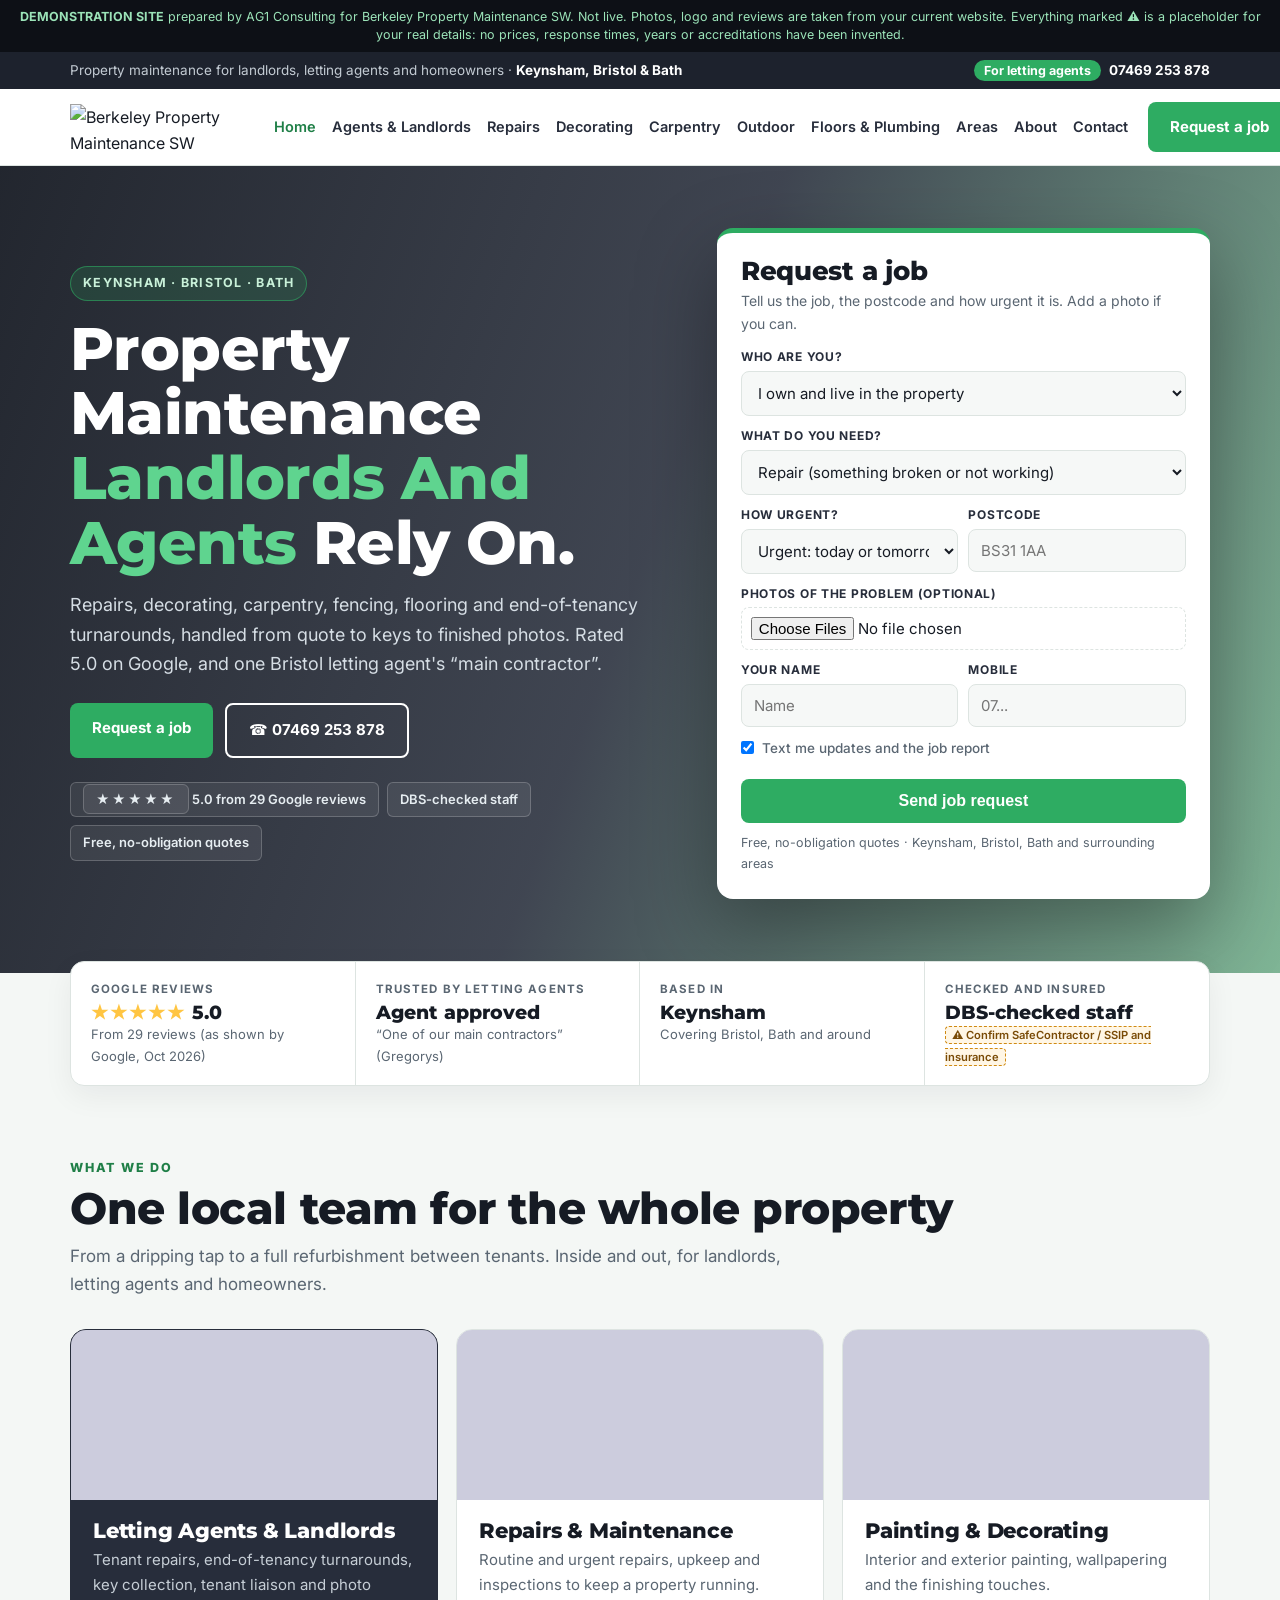
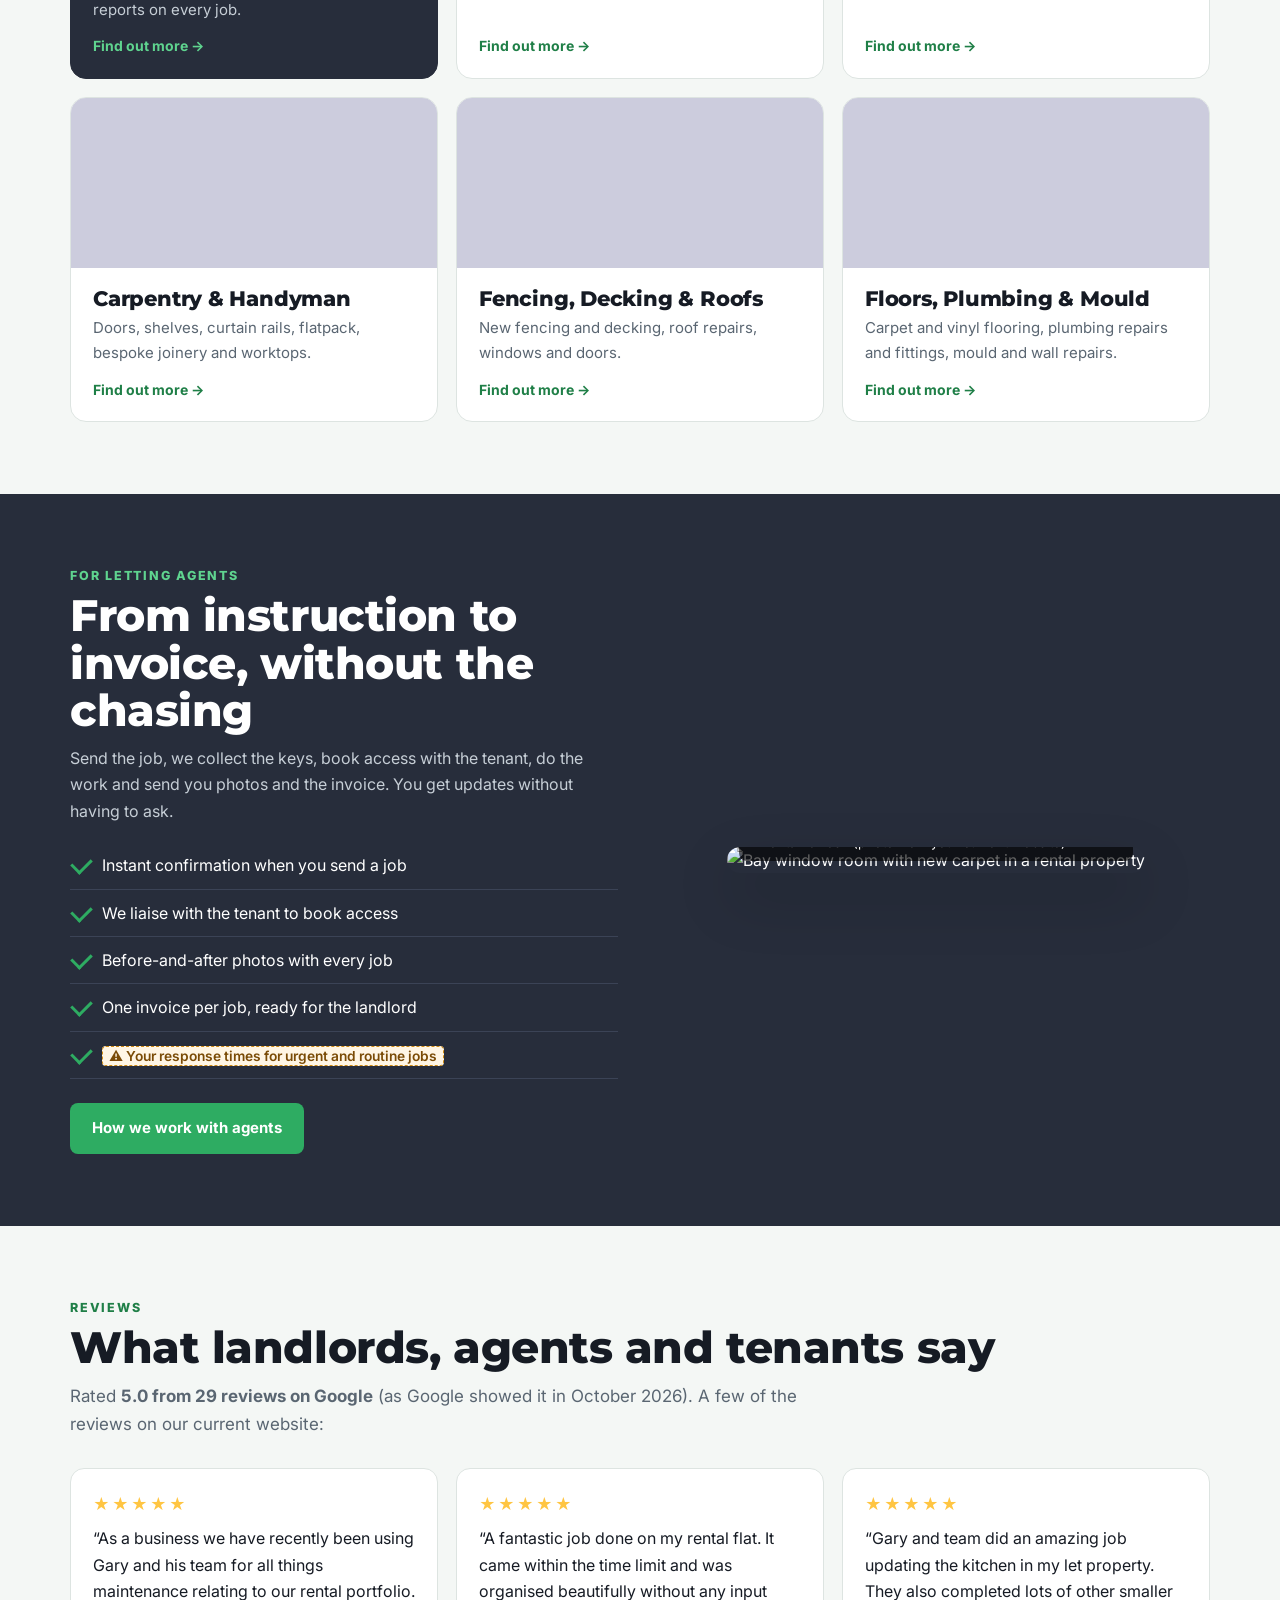
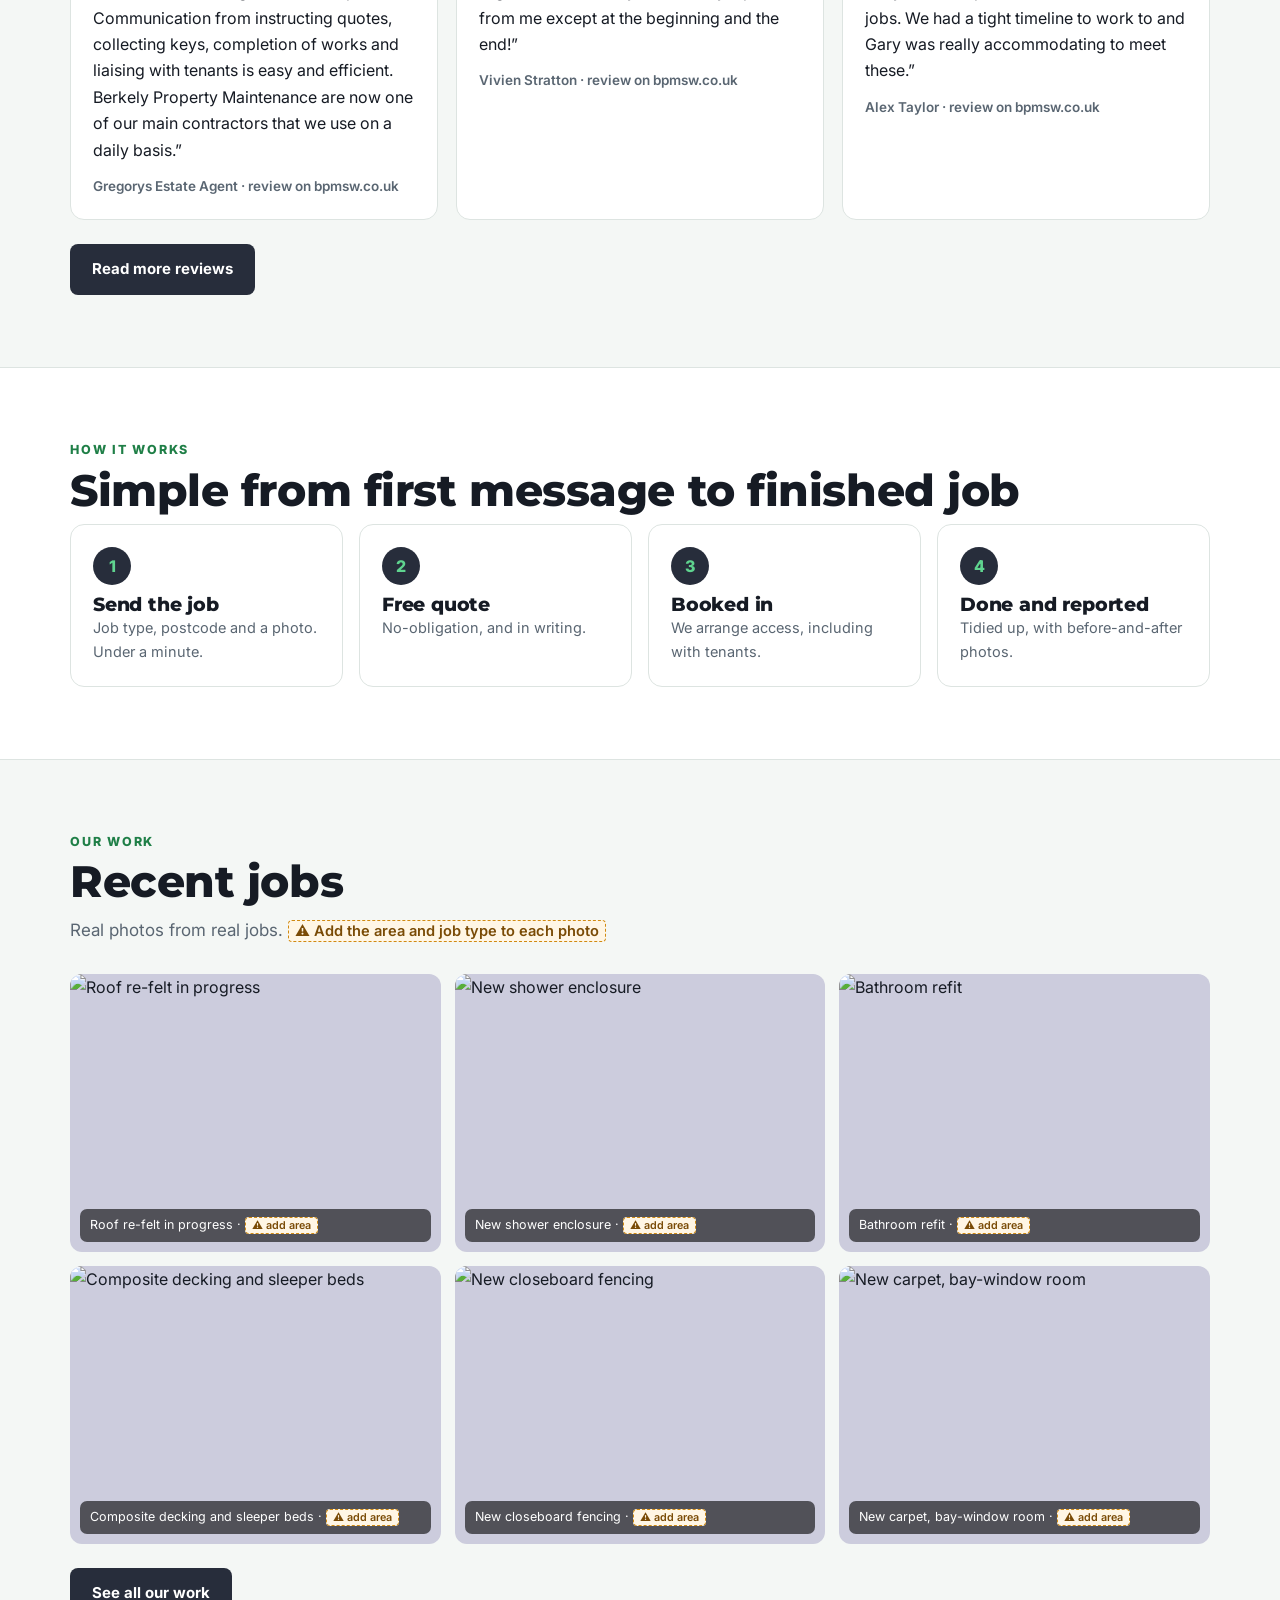
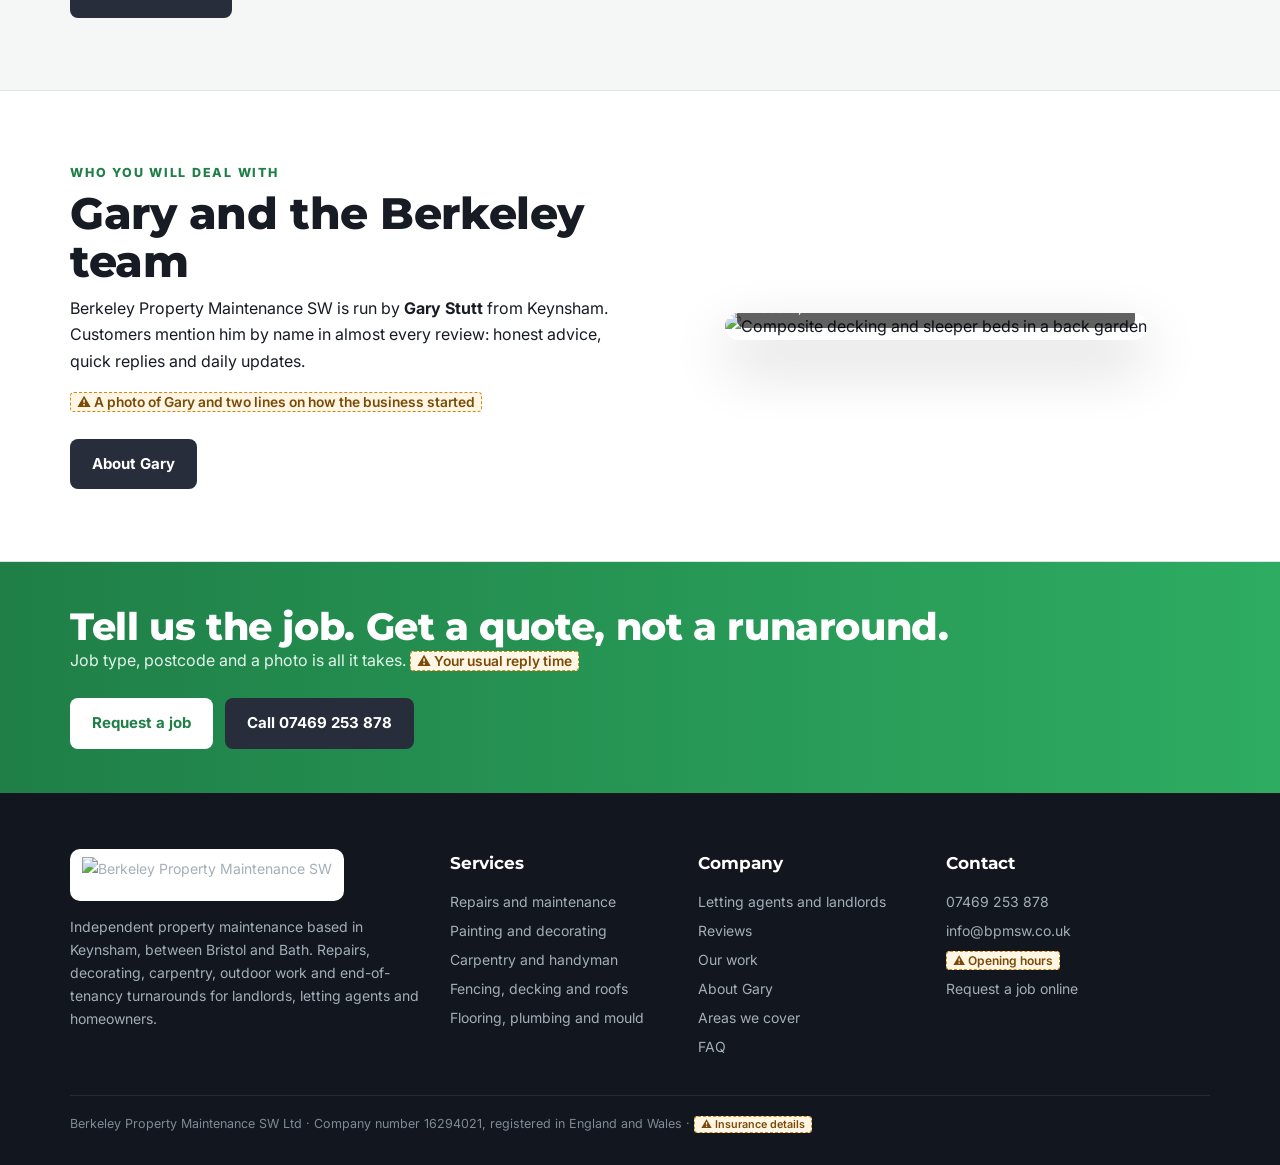
==== index.html @ 6b897560 "Build AG1 asset pack" ====
<!DOCTYPE html><html lang="en-GB"><head><meta charset="utf-8"><meta name="viewport" content="width=device-width,initial-scale=1">
<meta name="robots" content="noindex,nofollow"><title>Property Maintenance Keynsham, Bristol and Bath | Berkeley Property Maintenance SW</title><meta name="description" content="Property maintenance for landlords, letting agents and homeowners in Keynsham, Bristol and Bath. Rated 5.0 on Google.">
<link rel="preconnect" href="https://fonts.googleapis.com"><link href="https://fonts.googleapis.com/css2?family=Montserrat:wght@700;800&family=Inter:wght@400;500;600;700&display=swap" rel="stylesheet">
<link rel="stylesheet" href="styles.css">
<script type="application/ld+json">{"@context": "https://schema.org", "@type": "HomeAndConstructionBusiness", "name": "Berkeley Property Maintenance SW Ltd", "telephone": "+447469253878", "email": "info@bpmsw.co.uk", "url": "https://andrei170.github.io/berkeley-property-maintenance-demo/", "address": {"@type": "PostalAddress", "addressLocality": "Keynsham", "addressRegion": "Somerset", "addressCountry": "GB"}, "areaServed": ["Keynsham", "Bristol", "Bath"], "image": "https://www.bpmsw.co.uk/wp-content/uploads/Logo_Inline-PNG.png", "aggregateRating": {"@type": "AggregateRating", "ratingValue": "5.0", "reviewCount": "29"}}</script>
</head><body>
<div class="demo"><b>DEMONSTRATION SITE</b> prepared by AG1 Consulting for Berkeley Property Maintenance SW. Not live. Photos, logo and reviews are taken from your current website. Everything marked &#9888; is a placeholder for your real details: no prices, response times, years or accreditations have been invented.</div>
<div class="top"><div class="wrap"><span class="tl">Property maintenance for landlords, letting agents and homeowners &middot; <b>Keynsham, Bristol &amp; Bath</b></span><span><a class="em" href="landlords.html">For letting agents</a> &nbsp;<a href="tel:+447469253878"><b>07469 253 878</b></a></span></div></div>
<header class="site"><div class="wrap"><a class="logo" href="index.html"><img src="https://www.bpmsw.co.uk/wp-content/uploads/Logo_Inline-PNG.png" alt="Berkeley Property Maintenance SW" width="184" height="46"></a>
<nav class="main"><a href="index.html" class="on">Home</a><a href="landlords.html">Agents &amp; Landlords</a><a href="repairs.html">Repairs</a><a href="painting.html">Decorating</a><a href="carpentry.html">Carpentry</a><a href="outdoor.html">Outdoor</a><a href="interiors.html">Floors &amp; Plumbing</a><a href="areas.html">Areas</a><a href="about.html">About</a><a href="contact.html">Contact</a></nav><a class="btn" href="book.html">Request a job</a></div></header>
<section class="hero"><div class="wrap grid">
<div><span class="kicker">Keynsham &middot; Bristol &middot; Bath</span>
<h1>Property Maintenance <em>Landlords And Agents</em> Rely On.</h1>
<p class="lede">Repairs, decorating, carpentry, fencing, flooring and end-of-tenancy turnarounds, handled from quote to keys to finished photos. Rated 5.0 on Google, and one Bristol letting agent's &ldquo;main contractor&rdquo;.</p>
<div class="cta-row"><a class="btn" href="book.html">Request a job</a><a class="btn ghost" href="tel:+447469253878">&#9742; 07469 253 878</a></div>
<div class="chips"><span><span class="stars">&#9733;&#9733;&#9733;&#9733;&#9733;</span> 5.0 from 29 Google reviews</span><span>DBS-checked staff</span><span>Free, no-obligation quotes</span></div></div>
<div class="panel" id="book"><h3>Request a job</h3><div class="sub">Tell us the job, the postcode and how urgent it is. Add a photo if you can.</div><form class="f"><label>Who are you?</label><select><option>I own and live in the property</option><option>I am a landlord</option><option>I am a letting or estate agent</option><option>I manage a block or building</option></select><label>What do you need?</label><select><option>Repair (something broken or not working)</option><option>Urgent repair (leak, damage, security)</option><option>End of tenancy turnaround</option><option>Painting and decorating</option><option>Carpentry, doors or flatpack</option><option>Fencing, decking or roof repair</option><option>Flooring (carpet or vinyl)</option><option>Plumbing repair or fitting</option><option>Mould or wall repair</option><option>End of tenancy cleaning</option><option>Something else</option></select><div class="two"><div><label>How urgent?</label><select><option>Urgent: today or tomorrow</option><option>This week</option><option>Within a month</option><option>Planning ahead / quote only</option></select></div><div><label>Postcode</label><input placeholder="BS31 1AA"></div></div><label>Photos of the problem (optional)</label><input type="file" accept="image/*" multiple><div class="two"><div><label>Your name</label><input placeholder="Name"></div><div><label>Mobile</label><input type="tel" placeholder="07..."></div></div><label class="chk"><input type="checkbox" checked> Text me updates and the job report</label><button class="btn" type="submit">Send job request</button><div class="ok-msg">&#10004; Demo only: on the live site this lands in your CRM with the photos, the customer gets an instant text back, and the quote follow-up starts automatically.</div><div class="fine">Free, no-obligation quotes &middot; Keynsham, Bristol, Bath and surrounding areas</div></form></div>
</div></section><section style="padding:0"><div class="wrap"><div class="trust"><div><div class="k">Google reviews</div><div class="v"><span class="stars">&#9733;&#9733;&#9733;&#9733;&#9733;</span> 5.0</div><div class="s">From 29 reviews (as shown by Google, Oct 2026)</div></div><div><div class="k">Trusted by letting agents</div><div class="v">Agent approved</div><div class="s">&ldquo;One of our main contractors&rdquo; (Gregorys)</div></div><div><div class="k">Based in</div><div class="v">Keynsham</div><div class="s">Covering Bristol, Bath and around</div></div><div><div class="k">Checked and insured</div><div class="v">DBS-checked staff</div><div class="s"><span class="ph">&#9888; Confirm SafeContractor / SSIP and insurance</span></div></div></div></div></section>
<section class="s"><div class="wrap"><div class="eyebrow">What we do</div><h2 class="t">One local team for the whole property</h2>
<p class="st">From a dripping tap to a full refurbishment between tenants. Inside and out, for landlords, letting agents and homeowners.</p>
<div class="svc"><a class="sv lt" href="landlords.html"><div class="im" style="background-image:url('https://www.bpmsw.co.uk/wp-content/uploads/432271272_122131804676126052_8189913418816323954_n.jpg')"></div><div class="bd"><h3>Letting Agents &amp; Landlords</h3><p>Tenant repairs, end-of-tenancy turnarounds, key collection, tenant liaison and photo reports on every job.</p><div class="go">Find out more &rarr;</div></div></a><a class="sv " href="repairs.html"><div class="im" style="background-image:url('https://www.bpmsw.co.uk/wp-content/uploads/461071840_122165723078126052_7621390165336440781_n.jpg')"></div><div class="bd"><h3>Repairs &amp; Maintenance</h3><p>Routine and urgent repairs, upkeep and inspections to keep a property running.</p><div class="go">Find out more &rarr;</div></div></a><a class="sv " href="painting.html"><div class="im" style="background-image:url('https://www.bpmsw.co.uk/wp-content/uploads/6.jpg')"></div><div class="bd"><h3>Painting &amp; Decorating</h3><p>Interior and exterior painting, wallpapering and the finishing touches.</p><div class="go">Find out more &rarr;</div></div></a><a class="sv " href="carpentry.html"><div class="im" style="background-image:url('https://www.bpmsw.co.uk/wp-content/uploads/4.jpg')"></div><div class="bd"><h3>Carpentry &amp; Handyman</h3><p>Doors, shelves, curtain rails, flatpack, bespoke joinery and worktops.</p><div class="go">Find out more &rarr;</div></div></a><a class="sv " href="outdoor.html"><div class="im" style="background-image:url('https://www.bpmsw.co.uk/wp-content/uploads/461490698_122166842564126052_5379378046129083249_n.jpg')"></div><div class="bd"><h3>Fencing, Decking &amp; Roofs</h3><p>New fencing and decking, roof repairs, windows and doors.</p><div class="go">Find out more &rarr;</div></div></a><a class="sv " href="interiors.html"><div class="im" style="background-image:url('https://www.bpmsw.co.uk/wp-content/uploads/Untitled-3.jpg')"></div><div class="bd"><h3>Floors, Plumbing &amp; Mould</h3><p>Carpet and vinyl flooring, plumbing repairs and fittings, mould and wall repairs.</p><div class="go">Find out more &rarr;</div></div></a>
</div></div></section>

<section class="s dark"><div class="wrap split"><div><div class="eyebrow">For letting agents</div>
<h2 class="t">From instruction to invoice, without the chasing</h2>
<p>Send the job, we collect the keys, book access with the tenant, do the work and send you photos and the invoice. You get updates without having to ask.</p>
<ul class="ticks" style="margin-top:18px"><li>Instant confirmation when you send a job</li><li>We liaise with the tenant to book access</li><li>Before-and-after photos with every job</li><li>One invoice per job, ready for the landlord</li><li><span class="ph">&#9888; Your response times for urgent and routine jobs</span></li></ul>
<div class="cta-row"><a class="btn" href="landlords.html">How we work with agents</a></div></div>
<div class="photo"><img src="https://www.bpmsw.co.uk/wp-content/uploads/432271272_122131804676126052_8189913418816323954_n.jpg" alt="Bay window room with new carpet in a rental property" loading="lazy"><div class="cap">A rental refresh (photo from your current website)</div></div></div></section>

<section class="s"><div class="wrap"><div class="eyebrow">Reviews</div><h2 class="t">What landlords, agents and tenants say</h2>
<p class="st">Rated <b>5.0 from 29 reviews on Google</b> (as Google showed it in October 2026). A few of the reviews on our current website:</p><div class="revs"><div class="rv"><div class="stars">&#9733;&#9733;&#9733;&#9733;&#9733;</div><p>&ldquo;As a business we have recently been using Gary and his team for all things maintenance relating to our rental portfolio. Communication from instructing quotes, collecting keys, completion of works and liaising with tenants is easy and efficient. Berkely Property Maintenance are now one of our main contractors that we use on a daily basis.&rdquo;</p><div class="who">Gregorys Estate Agent &middot; review on bpmsw.co.uk</div></div><div class="rv"><div class="stars">&#9733;&#9733;&#9733;&#9733;&#9733;</div><p>&ldquo;A fantastic job done on my rental flat. It came within the time limit and was organised beautifully without any input from me except at the beginning and the end!&rdquo;</p><div class="who">Vivien Stratton &middot; review on bpmsw.co.uk</div></div><div class="rv"><div class="stars">&#9733;&#9733;&#9733;&#9733;&#9733;</div><p>&ldquo;Gary and team did an amazing job updating the kitchen in my let property. They also completed lots of other smaller jobs. We had a tight timeline to work to and Gary was really accommodating to meet these.&rdquo;</p><div class="who">Alex Taylor &middot; review on bpmsw.co.uk</div></div></div>
<div class="cta-row"><a class="btn dark" href="reviews.html">Read more reviews</a></div></div></section>

<section class="s alt"><div class="wrap"><div class="eyebrow">How it works</div><h2 class="t">Simple from first message to finished job</h2>
<div class="steps">
<div class="step"><h3>Send the job</h3><p>Job type, postcode and a photo. Under a minute.</p></div>
<div class="step"><h3>Free quote</h3><p>No-obligation, and in writing.</p></div>
<div class="step"><h3>Booked in</h3><p>We arrange access, including with tenants.</p></div>
<div class="step"><h3>Done and reported</h3><p>Tidied up, with before-and-after photos.</p></div>
</div></div></section>

<section class="s"><div class="wrap"><div class="eyebrow">Our work</div><h2 class="t">Recent jobs</h2>
<p class="st">Real photos from real jobs. <span class="ph">&#9888; Add the area and job type to each photo</span></p><div class="gal"><div class="gi"><img src="https://www.bpmsw.co.uk/wp-content/uploads/2.jpg" alt="Roof re-felt in progress" loading="lazy"><div class="cap">Roof re-felt in progress &middot; <span class="ph">&#9888; add area</span></div></div><div class="gi"><img src="https://www.bpmsw.co.uk/wp-content/uploads/4.jpg" alt="New shower enclosure" loading="lazy"><div class="cap">New shower enclosure &middot; <span class="ph">&#9888; add area</span></div></div><div class="gi"><img src="https://www.bpmsw.co.uk/wp-content/uploads/Untitled-3.jpg" alt="Bathroom refit" loading="lazy"><div class="cap">Bathroom refit &middot; <span class="ph">&#9888; add area</span></div></div><div class="gi"><img src="https://www.bpmsw.co.uk/wp-content/uploads/436301521_122139232184126052_2720033916216190556_n.jpg" alt="Composite decking and sleeper beds" loading="lazy"><div class="cap">Composite decking and sleeper beds &middot; <span class="ph">&#9888; add area</span></div></div><div class="gi"><img src="https://www.bpmsw.co.uk/wp-content/uploads/461490698_122166842564126052_5379378046129083249_n.jpg" alt="New closeboard fencing" loading="lazy"><div class="cap">New closeboard fencing &middot; <span class="ph">&#9888; add area</span></div></div><div class="gi"><img src="https://www.bpmsw.co.uk/wp-content/uploads/432271272_122131804676126052_8189913418816323954_n.jpg" alt="New carpet, bay-window room" loading="lazy"><div class="cap">New carpet, bay-window room &middot; <span class="ph">&#9888; add area</span></div></div></div>
<div class="cta-row"><a class="btn dark" href="gallery.html">See all our work</a></div></div></section>

<section class="s alt"><div class="wrap split"><div><div class="eyebrow">Who you will deal with</div><h2 class="t">Gary and the Berkeley team</h2>
<p>Berkeley Property Maintenance SW is run by <b>Gary Stutt</b> from Keynsham. Customers mention him by name in almost every review: honest advice, quick replies and daily updates.</p>
<p style="margin-top:14px"><span class="ph">&#9888; A photo of Gary and two lines on how the business started</span></p>
<div class="cta-row"><a class="btn dark" href="about.html">About Gary</a></div></div>
<div class="photo"><img src="https://www.bpmsw.co.uk/wp-content/uploads/436301521_122139232184126052_2720033916216190556_n.jpg" alt="Composite decking and sleeper beds in a back garden" loading="lazy"><div class="cap">Decking and sleeper beds (photo from your current website)</div></div></div></section>
<section class="band"><div class="wrap"><div><h2>Tell us the job. Get a quote, not a runaround.</h2><p>Job type, postcode and a photo is all it takes. <span class="ph">&#9888; Your usual reply time</span></p></div><div class="cta-row" style="margin-top:0"><a class="btn" href="book.html">Request a job</a><a class="btn dark" href="tel:+447469253878">Call 07469 253 878</a></div></div></section>
<footer class="site"><div class="wrap"><div class="foot">
<div><a class="flogo" href="index.html"><img src="https://www.bpmsw.co.uk/wp-content/uploads/Logo_Inline-PNG.png" alt="Berkeley Property Maintenance SW"></a>
<p style="margin-top:14px">Independent property maintenance based in Keynsham, between Bristol and Bath. Repairs, decorating, carpentry, outdoor work and end-of-tenancy turnarounds for landlords, letting agents and homeowners.</p></div>
<div><h4>Services</h4><ul><li><a href="repairs.html">Repairs and maintenance</a></li><li><a href="painting.html">Painting and decorating</a></li><li><a href="carpentry.html">Carpentry and handyman</a></li><li><a href="outdoor.html">Fencing, decking and roofs</a></li><li><a href="interiors.html">Flooring, plumbing and mould</a></li></ul></div>
<div><h4>Company</h4><ul><li><a href="landlords.html">Letting agents and landlords</a></li><li><a href="reviews.html">Reviews</a></li><li><a href="gallery.html">Our work</a></li><li><a href="about.html">About Gary</a></li><li><a href="areas.html">Areas we cover</a></li><li><a href="faq.html">FAQ</a></li></ul></div>
<div><h4>Contact</h4><ul><li><a href="tel:+447469253878">07469 253 878</a></li><li><a href="mailto:info@bpmsw.co.uk">info@bpmsw.co.uk</a></li><li><span class="ph">&#9888; Opening hours</span></li><li><a href="book.html">Request a job online</a></li></ul></div>
</div><div class="legal">Berkeley Property Maintenance SW Ltd &middot; Company number 16294021, registered in England and Wales &middot; <span class="ph">&#9888; Insurance details</span></div></div></footer>
<div class="sticky-cta"><a class="btn dark" href="tel:+447469253878">&#9742; Call</a><a class="btn" href="book.html">Request a job</a></div>
<script>
document.querySelectorAll('form.f').forEach(function(f){f.addEventListener('submit',function(e){e.preventDefault();
var m=f.querySelector('.ok-msg');if(m){m.style.display='block';}});});
</script></body></html>
---- styles.css ----
:root{--ink:#161b24;--navy:#272d3b;--navy2:#1d222d;--mut:#5a6672;--line:#dde4e1;--bg:#f4f7f5;--card:#fff;
--acc:#2eac62;--accd:#1f7f47;--accl:#e3f5ea;--red:#c2392b;--ok:#2f8a5b}
*{box-sizing:border-box;margin:0;padding:0}html{scroll-behavior:smooth}
html,body{overflow-x:hidden}body{background:var(--bg);color:var(--ink);font:16px/1.65 "Inter",system-ui,-apple-system,"Segoe UI",sans-serif}
.grid>*,.split>*,.svc>*,.feat>*,.gal>*,.revs>*,.steps>*,.trust>*,.foot>*,.two>*,.areas>*{min-width:0}
a{color:inherit;text-decoration:none}img{max-width:100%;display:block}
.wrap{max-width:1180px;margin:0 auto;padding:0 20px}
h1,h2,h3{font-family:"Montserrat","Inter",sans-serif;font-weight:800;letter-spacing:-.01em;line-height:1.08}
.ph{background:#fff6e5;border:1px dashed #d08a12;color:#7a4b06;padding:1px 6px;border-radius:4px;font-size:.86em;font-family:"Inter",sans-serif;font-weight:600;letter-spacing:0;text-transform:none}
.demo{background:#0d1016;color:#9be3b8;text-align:center;font-size:12.5px;padding:8px 14px;line-height:1.45}
.top{background:var(--navy2);color:#c3cbd3;font-size:13.5px}
.top .wrap{display:flex;justify-content:space-between;gap:12px;padding-top:7px;padding-bottom:7px;flex-wrap:wrap;align-items:center}
.top b{color:#fff}.top a.em{background:var(--acc);color:#fff;font-weight:700;padding:3px 10px;border-radius:999px;font-size:12.5px}
header.site{position:sticky;top:0;z-index:50;background:rgba(255,255,255,.97);backdrop-filter:blur(8px);border-bottom:1px solid var(--line)}
header.site .wrap{display:flex;align-items:center;gap:20px;height:76px}
.logo img{height:46px;width:auto}
nav.main{display:flex;gap:16px;margin-left:auto;font-weight:600;font-size:14.5px;white-space:nowrap}
nav.main a{color:var(--navy)}nav.main a:hover,nav.main a.on{color:var(--accd)}
header.site .btn{white-space:nowrap}
@media(max-width:1120px){nav.main{display:none}header.site .btn{margin-left:auto}}
.btn{display:inline-block;background:var(--acc);color:#fff;font-weight:700;padding:13px 22px;border-radius:8px;border:0;cursor:pointer;font-size:15px;transition:background .15s}
.btn:hover{background:var(--accd)}.btn.ghost{background:transparent;border:2px solid #fff;color:#fff}.btn.dark{background:var(--navy)}
@media(max-width:520px){header.site .wrap{gap:10px;height:64px}.logo img{height:34px}header.site .btn{padding:9px 12px;font-size:13px}.top .wrap span.tl{display:none}}
.hero{position:relative;color:#fff;overflow:hidden;padding:62px 0 74px;
 background:linear-gradient(110deg,rgba(23,27,36,.95) 0%,rgba(39,45,59,.88) 50%,rgba(31,127,71,.55) 100%),url('https://www.bpmsw.co.uk/wp-content/uploads/5.jpg') center/cover}
.hero .grid{display:grid;grid-template-columns:1.1fr .9fr;gap:44px;align-items:center;position:relative;z-index:1}
@media(max-width:960px){.hero .grid{grid-template-columns:1fr}}
.kicker{display:inline-flex;gap:8px;align-items:center;background:rgba(46,172,98,.18);border:1px solid rgba(46,172,98,.6);color:#c9f1d9;font-weight:700;font-size:12.5px;padding:6px 12px;border-radius:999px;text-transform:uppercase;letter-spacing:.1em}
.hero h1{font-size:clamp(36px,5.2vw,60px);margin:16px 0 14px}.hero h1 em{font-style:normal;color:#5fd48f}
.hero p.lede{color:#d6dee5;font-size:18px;max-width:580px}
.cta-row{display:flex;gap:12px;flex-wrap:wrap;margin-top:24px}
.chips{display:flex;gap:8px;flex-wrap:wrap;margin-top:24px}
.chips span{border:1px solid rgba(255,255,255,.2);background:rgba(255,255,255,.07);padding:6px 12px;border-radius:6px;font-size:13px;color:#e6edf1;font-weight:600}
.stars{color:#ffc542;letter-spacing:2px}
.panel{background:#fff;color:var(--ink);border-radius:16px;padding:24px;box-shadow:0 30px 80px rgba(0,0,0,.35);border-top:5px solid var(--acc)}
.panel h3{font-size:26px}.panel .sub{color:var(--mut);font-size:14px;margin:4px 0 12px}
form.f label{display:block;font-size:12px;font-weight:700;color:var(--navy);text-transform:uppercase;letter-spacing:.06em;margin:10px 0 4px}
form.f input,form.f select,form.f textarea{width:100%;background:#f6f8f7;border:1px solid var(--line);color:var(--ink);padding:11px 12px;border-radius:8px;font:15px "Inter",sans-serif}
form.f input[type=file]{padding:9px;background:#fff;border-style:dashed}
form.f .two{display:grid;grid-template-columns:1fr 1fr;gap:10px}
form.f .chk{display:flex;gap:8px;align-items:flex-start;font-size:13.5px;color:var(--mut);margin-top:10px;text-transform:none;letter-spacing:0;font-weight:500}
form.f .chk input{width:auto;margin-top:4px}
form.f .btn{width:100%;margin-top:16px;font-size:16px}
.fine{font-size:12.5px;color:var(--mut);margin-top:10px}
.ok-msg{display:none;margin-top:12px;background:#eaf6ef;border:1px solid var(--ok);color:#1d5c3b;padding:10px;border-radius:8px;font-size:14px}
.trust{display:grid;grid-template-columns:repeat(4,1fr);background:#fff;border:1px solid var(--line);border-radius:14px;margin-top:-12px;position:relative;z-index:2;box-shadow:0 10px 30px rgba(20,23,28,.06)}
.trust>div{padding:18px 20px;border-right:1px solid var(--line)}.trust>div:last-child{border-right:0}
.trust .k{font-size:11.5px;text-transform:uppercase;letter-spacing:.1em;color:var(--mut);font-weight:700}
.trust .v{font-family:"Montserrat",sans-serif;font-weight:800;font-size:19px;line-height:1.2;margin-top:3px}
.trust .s{font-size:13px;color:var(--mut)}
@media(max-width:900px){.trust{grid-template-columns:1fr 1fr}.trust>div:nth-child(2){border-right:0}.trust>div:nth-child(-n+2){border-bottom:1px solid var(--line)}}
@media(max-width:480px){.trust{grid-template-columns:1fr}.trust>div{border-right:0;border-bottom:1px solid var(--line)}.trust>div:last-child{border-bottom:0}}
section.s{padding:72px 0}section.alt{background:#fff;border-top:1px solid var(--line);border-bottom:1px solid var(--line)}
section.dark{background:var(--navy);color:#fff}section.dark p{color:#c6ced6}
.eyebrow{color:var(--accd);font-weight:800;text-transform:uppercase;letter-spacing:.14em;font-size:12.5px}
section.dark .eyebrow{color:#5fd48f}
h2.t{font-size:clamp(28px,3.8vw,44px);margin:6px 0 10px}p.st{color:var(--mut);max-width:740px;margin-bottom:30px;font-size:17px}
section.dark p.st{color:#c6ced6}
.svc{display:grid;grid-template-columns:repeat(3,1fr);gap:18px}@media(max-width:960px){.svc{grid-template-columns:1fr 1fr}}@media(max-width:600px){.svc{grid-template-columns:1fr}}
.sv{background:var(--card);border:1px solid var(--line);border-radius:16px;overflow:hidden;display:flex;flex-direction:column;transition:transform .2s,border-color .2s}
.sv:hover{transform:translateY(-3px);border-color:var(--acc)}
.sv .im{height:170px;background:#ccd center/cover}
.sv .bd{padding:20px 22px;display:flex;flex-direction:column;flex:1}
.sv h3{font-size:21px}.sv p{color:var(--mut);font-size:15px;margin-top:6px;flex:1}
.sv .go{color:var(--accd);font-weight:700;margin-top:12px;font-size:14px}
.sv.lt{background:var(--navy);border-color:var(--navy);color:#fff}.sv.lt p{color:#c6ced6}.sv.lt .go{color:#5fd48f}
.feat{display:grid;grid-template-columns:repeat(3,1fr);gap:18px}@media(max-width:900px){.feat{grid-template-columns:1fr}}
.fc{background:var(--card);border:1px solid var(--line);border-radius:14px;padding:24px}
section.dark .fc{background:#2f3647;border-color:#3b4356}section.dark .fc p{color:#c6ced6}
.fc .n{font-family:"Montserrat",sans-serif;font-weight:800;font-size:34px;color:var(--acc);line-height:1}
.fc h3{font-size:21px;margin:6px 0}.fc p{color:var(--mut);font-size:15px}
.split{display:grid;grid-template-columns:1fr 1fr;gap:44px;align-items:center}@media(max-width:900px){.split{grid-template-columns:1fr}}
.photo{border-radius:18px;overflow:hidden;position:relative;max-width:520px;justify-self:center;box-shadow:0 24px 60px rgba(0,0,0,.2)}
.photo img{width:100%;height:auto}.photo .cap{position:absolute;left:12px;right:12px;bottom:12px;background:rgba(0,0,0,.62);color:#fff;font-size:13px;padding:8px 12px;border-radius:8px}
ul.ticks{list-style:none}ul.ticks li{padding:10px 0 10px 32px;position:relative;border-bottom:1px solid var(--line)}
section.dark ul.ticks li{border-color:#3b4356}
ul.ticks li:before{content:"";position:absolute;left:2px;top:15px;width:16px;height:10px;border-left:3px solid var(--acc);border-bottom:3px solid var(--acc);transform:rotate(-45deg)}
.steps{display:grid;grid-template-columns:repeat(4,1fr);gap:16px;counter-reset:s}@media(max-width:900px){.steps{grid-template-columns:1fr 1fr}}@media(max-width:480px){.steps{grid-template-columns:1fr}}
.step{background:var(--card);border:1px solid var(--line);border-radius:14px;padding:22px;counter-increment:s}
.step:before{content:counter(s);display:inline-grid;place-items:center;width:38px;height:38px;border-radius:50%;background:var(--navy);color:#5fd48f;font-weight:800;margin-bottom:10px}
.step h3{font-size:19px}.step p{color:var(--mut);font-size:14.5px}
.gal{display:grid;grid-template-columns:repeat(3,1fr);gap:14px}@media(max-width:800px){.gal{grid-template-columns:1fr 1fr}}@media(max-width:480px){.gal{grid-template-columns:1fr}}
.gi{border-radius:12px;overflow:hidden;position:relative;aspect-ratio:4/3;background:#ccd}
.gi img{width:100%;height:100%;object-fit:cover}
.gi .cap{position:absolute;left:10px;right:10px;bottom:10px;background:rgba(0,0,0,.6);color:#fff;font-size:12.5px;padding:6px 10px;border-radius:7px}
.revs{display:grid;grid-template-columns:repeat(3,1fr);gap:18px}@media(max-width:900px){.revs{grid-template-columns:1fr}}
.rv{background:var(--card);border:1px solid var(--line);border-radius:14px;padding:22px}
.rv p{margin-top:8px;color:var(--ink)}.rv .who{font-size:13.5px;color:var(--mut);margin-top:12px;font-weight:600}
.areas{display:grid;grid-template-columns:repeat(3,1fr);gap:12px}@media(max-width:800px){.areas{grid-template-columns:1fr 1fr}}@media(max-width:420px){.areas{grid-template-columns:1fr}}
.area{background:var(--card);border:1px solid var(--line);border-radius:12px;padding:16px 18px;font-weight:700}
.area small{display:block;color:var(--mut);font-weight:500;font-size:13px}
.band{background:linear-gradient(90deg,var(--accd),var(--acc));color:#fff;padding:44px 0}
.band .wrap{display:flex;gap:24px;align-items:center;justify-content:space-between;flex-wrap:wrap}
.band h2{font-size:clamp(24px,3.2vw,38px)}.band p{color:#e4f7ec}
.band .btn{background:#fff;color:var(--accd)}.band .btn.dark{background:var(--navy);color:#fff}
details{background:var(--card);border:1px solid var(--line);border-radius:12px;padding:16px 20px;margin-bottom:10px}
summary{cursor:pointer;font-weight:700;font-size:16.5px}details p{color:var(--mut);margin-top:10px}
.pagehead{color:#fff;padding:56px 0 50px;position:relative;background:linear-gradient(110deg,rgba(23,27,36,.96),rgba(39,45,59,.9) 60%,rgba(31,127,71,.6)),url('https://www.bpmsw.co.uk/wp-content/uploads/5.jpg') center/cover}
.pagehead h1{font-size:clamp(34px,4.8vw,54px);margin:8px 0}.pagehead p{color:#d6dee5;max-width:740px;font-size:18px}
.crumb{font-size:13px;color:#a9b5bf}.crumb a{color:#5fd48f}
.note{background:var(--accl);border:1px solid #b8e3c8;border-radius:12px;padding:16px 18px;font-size:14.5px}
.map{min-height:240px;border-radius:14px;border:1px solid var(--line);display:grid;place-items:center;color:var(--mut);text-align:center;padding:20px;
 background:repeating-linear-gradient(0deg,#eef2f0 0 38px,#e6ece9 38px 40px),repeating-linear-gradient(90deg,transparent 0 38px,#e1e8e5 38px 40px)}
footer.site{background:#12161e;color:#a3afb8;padding:56px 0 30px;font-size:14px}
.foot{display:grid;grid-template-columns:1.6fr 1fr 1fr 1.2fr;gap:28px}@media(max-width:820px){.foot{grid-template-columns:1fr 1fr}}@media(max-width:460px){.foot{grid-template-columns:1fr}}
footer.site h4{color:#fff;font-family:"Montserrat",sans-serif;font-size:17px;margin-bottom:10px}
footer.site li{list-style:none;padding:3px 0}footer.site a:hover{color:#fff}
footer.site .flogo{background:#fff;border-radius:10px;padding:8px 12px;display:inline-block}footer.site .flogo img{height:36px}
footer.site .legal{border-top:1px solid #252b36;margin-top:34px;padding-top:18px;font-size:12.5px;color:#7f8b95}
.sticky-cta{display:none}
@media(max-width:760px){.sticky-cta{display:flex;position:fixed;bottom:0;left:0;right:0;z-index:60;gap:8px;padding:10px;background:rgba(18,22,30,.97);border-top:1px solid #2f3647}
.sticky-cta a{flex:1;text-align:center;padding:13px 10px}body{padding-bottom:70px}}
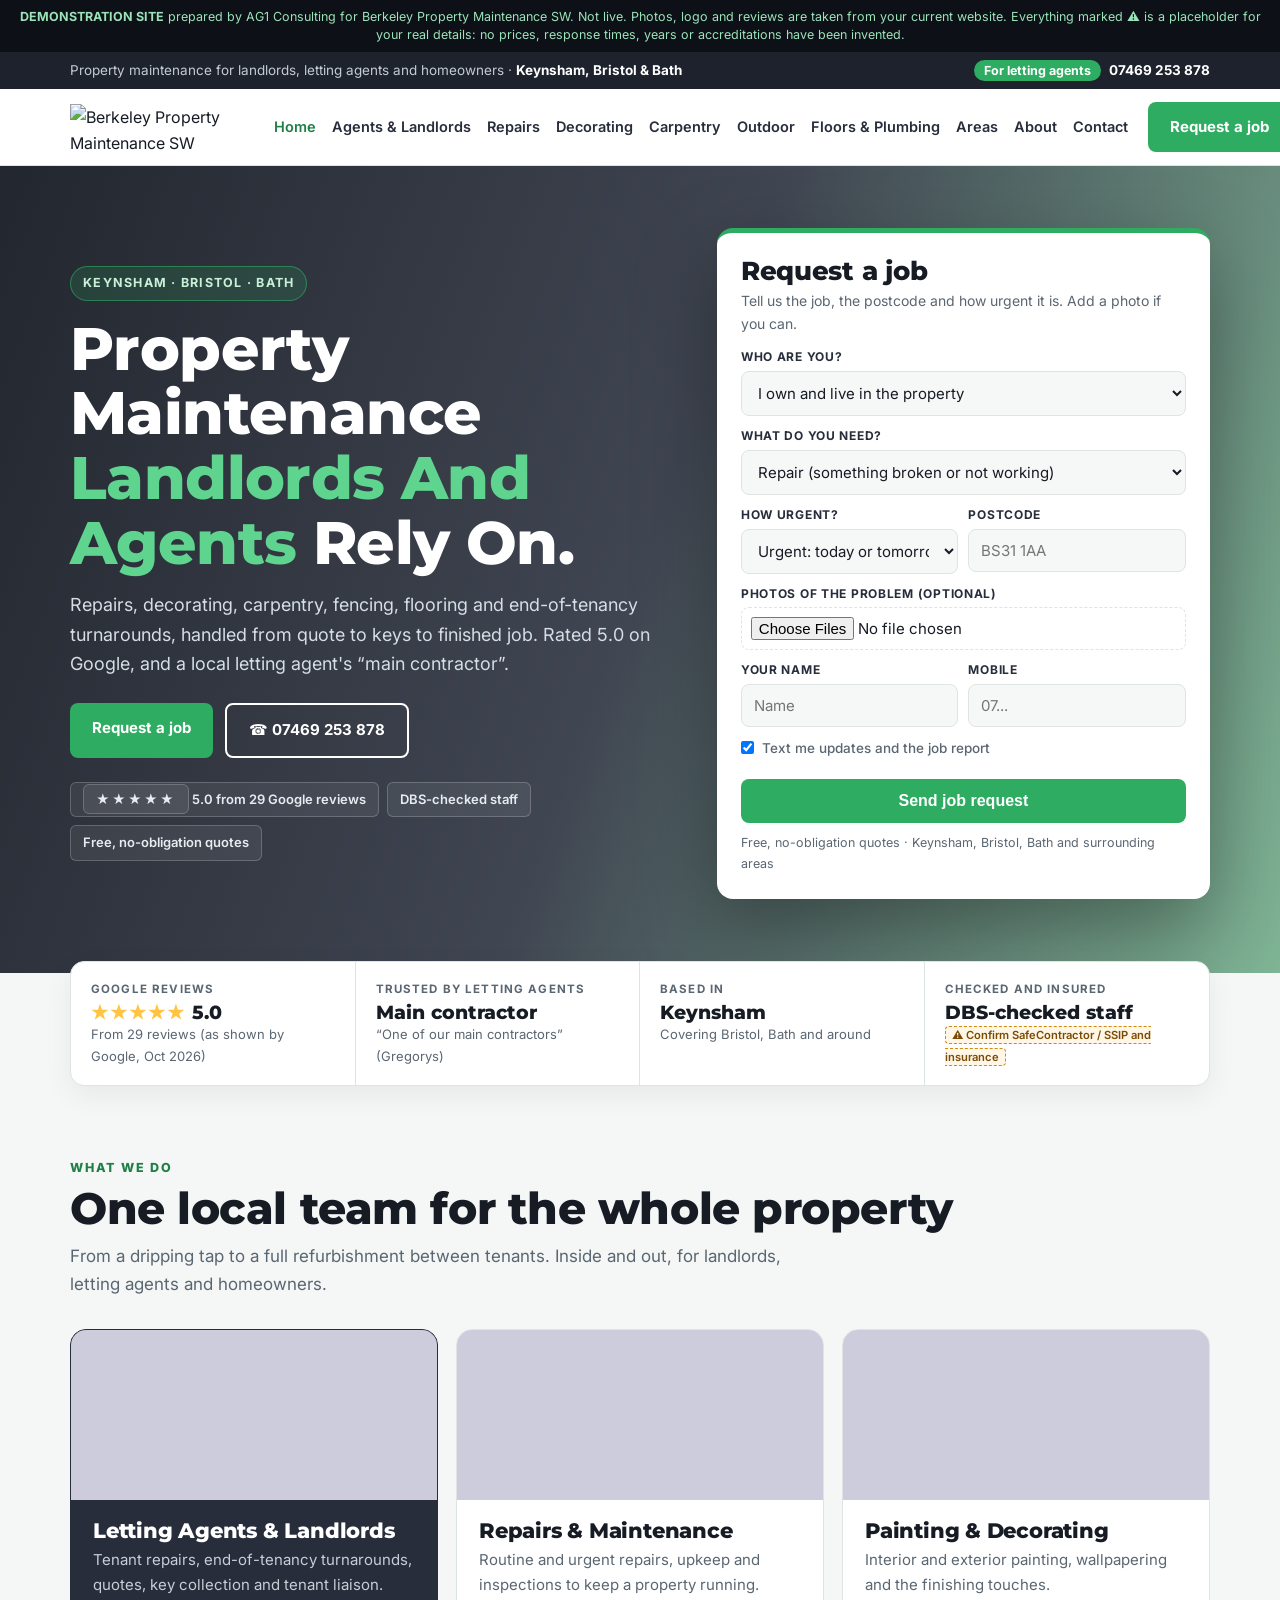
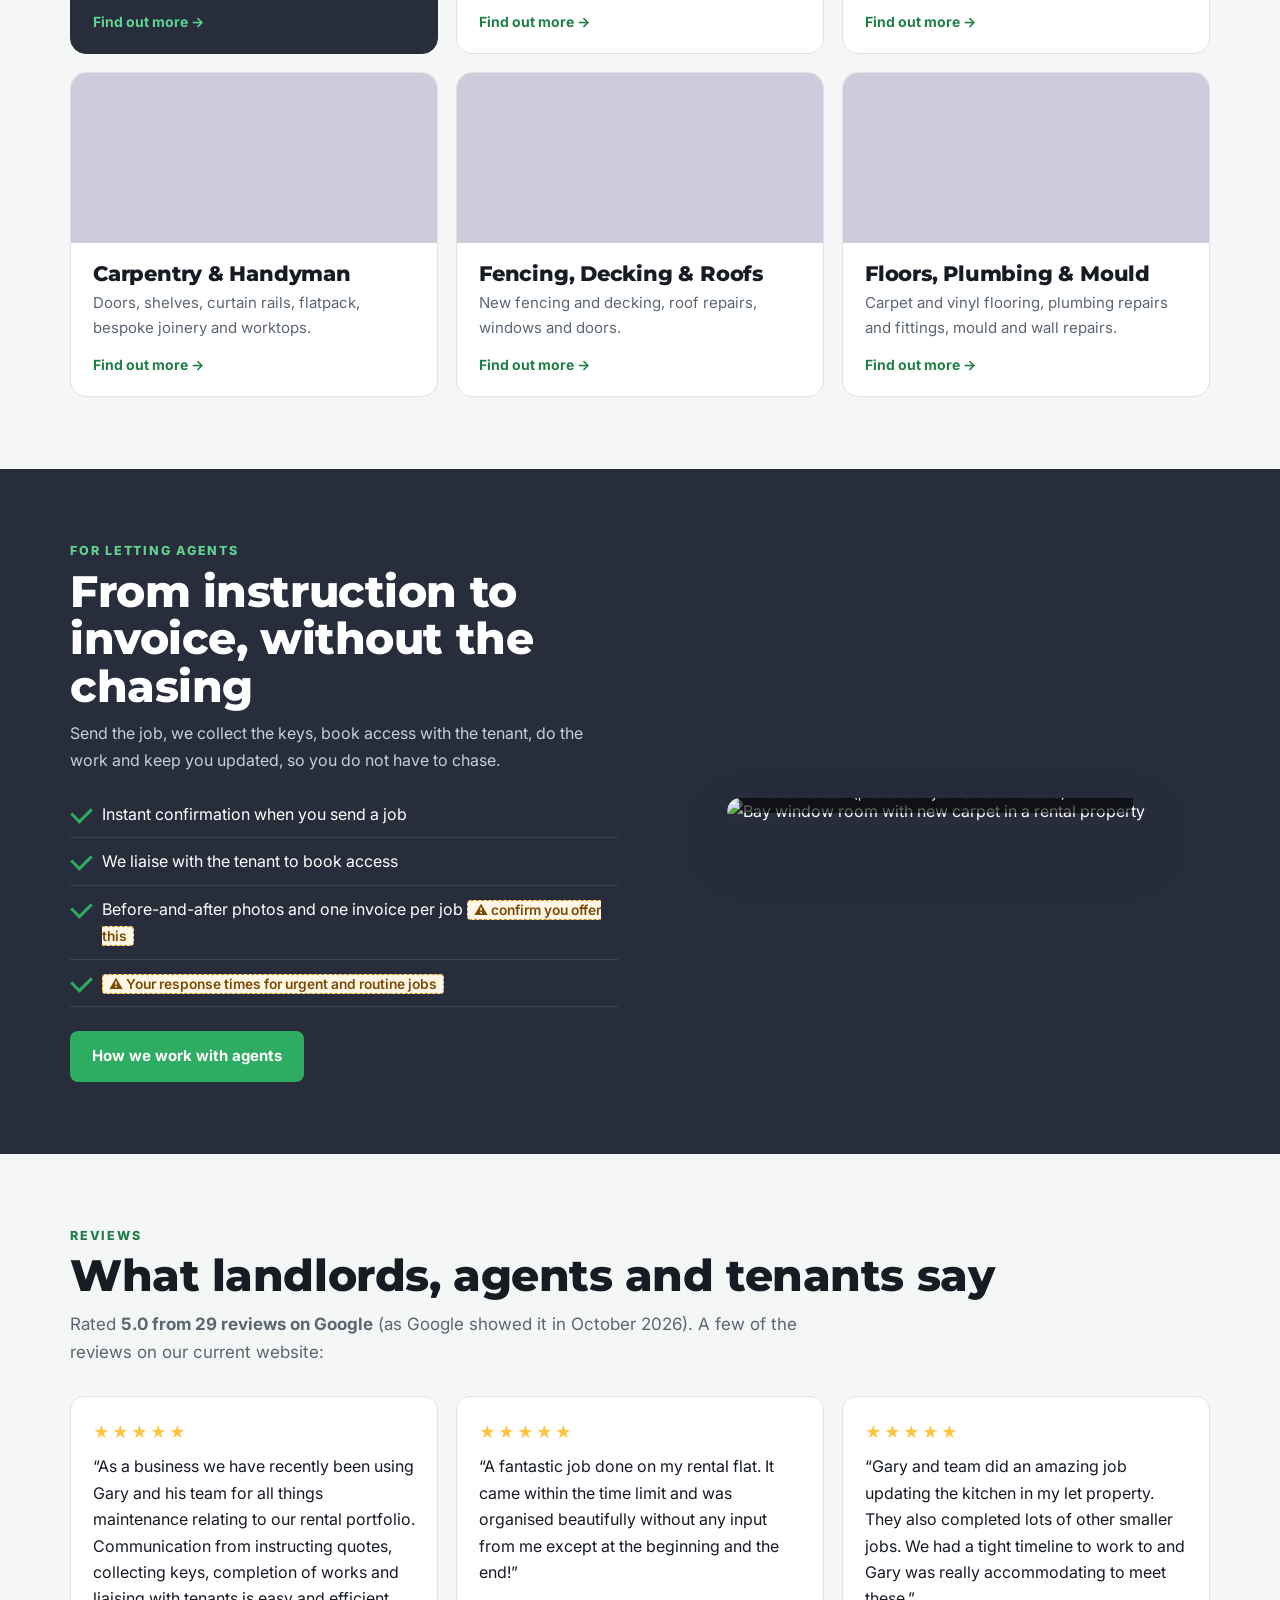
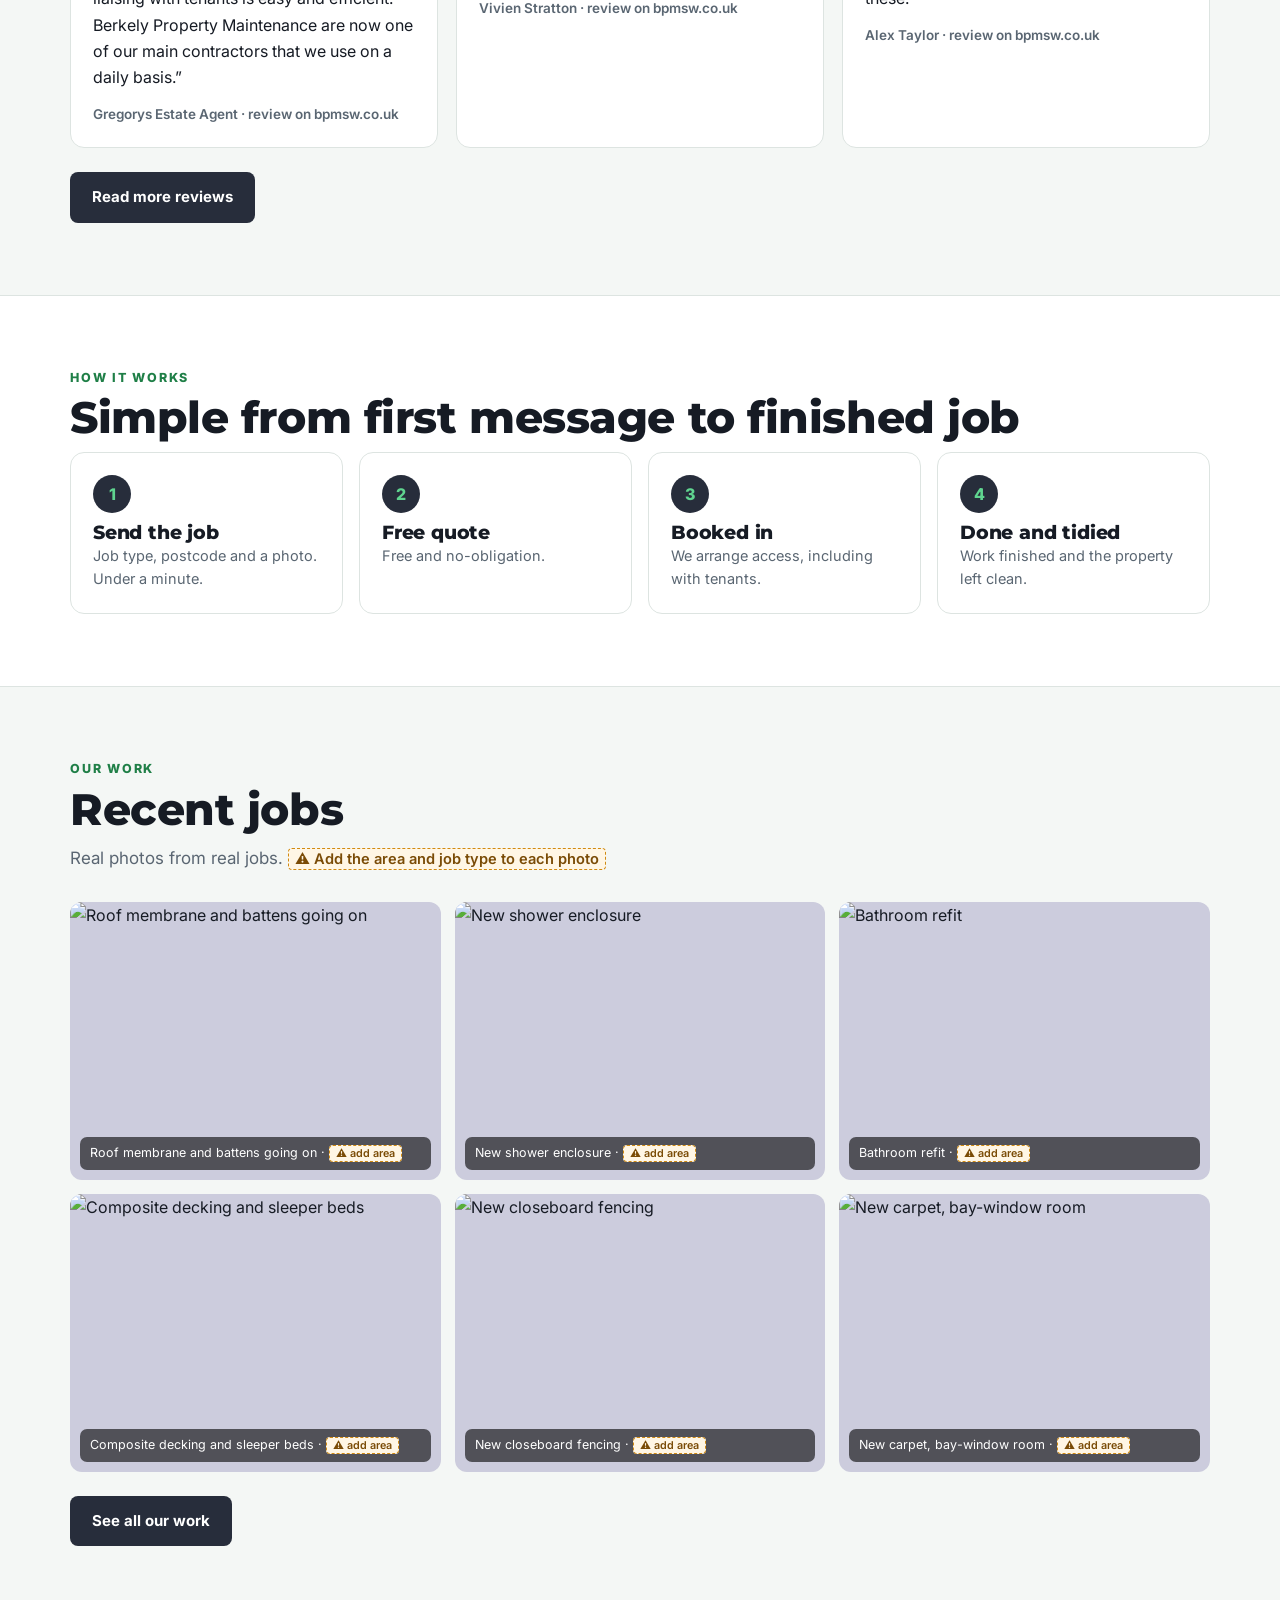
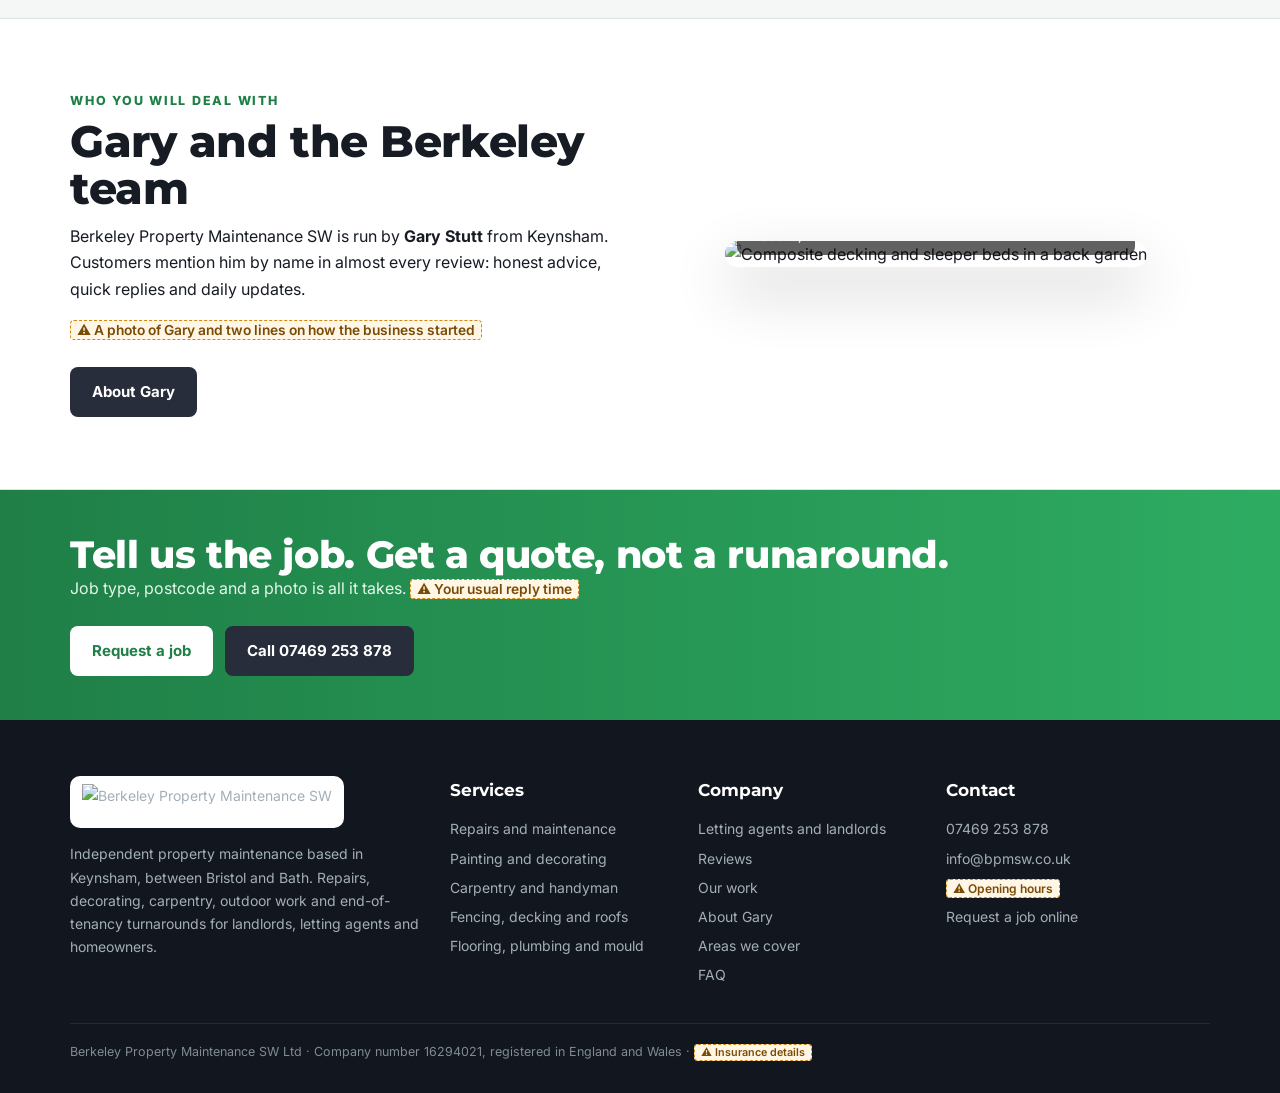
==== commit c572866e: "Build AG1 asset pack" ====
--- a/index.html
+++ b/index.html
@@ -8,23 +8,24 @@
 <div class="top"><div class="wrap"><span class="tl">Property maintenance for landlords, letting agents and homeowners &middot; <b>Keynsham, Bristol &amp; Bath</b></span><span><a class="em" href="landlords.html">For letting agents</a> &nbsp;<a href="tel:+447469253878"><b>07469 253 878</b></a></span></div></div>
 <header class="site"><div class="wrap"><a class="logo" href="index.html"><img src="https://www.bpmsw.co.uk/wp-content/uploads/Logo_Inline-PNG.png" alt="Berkeley Property Maintenance SW" width="184" height="46"></a>
 <nav class="main"><a href="index.html" class="on">Home</a><a href="landlords.html">Agents &amp; Landlords</a><a href="repairs.html">Repairs</a><a href="painting.html">Decorating</a><a href="carpentry.html">Carpentry</a><a href="outdoor.html">Outdoor</a><a href="interiors.html">Floors &amp; Plumbing</a><a href="areas.html">Areas</a><a href="about.html">About</a><a href="contact.html">Contact</a></nav><a class="btn" href="book.html">Request a job</a></div></header>
+<nav class="mob" aria-label="Menu"><a href="index.html" class="on">Home</a><a href="landlords.html">Agents &amp; Landlords</a><a href="repairs.html">Repairs</a><a href="painting.html">Decorating</a><a href="carpentry.html">Carpentry</a><a href="outdoor.html">Outdoor</a><a href="interiors.html">Floors &amp; Plumbing</a><a href="areas.html">Areas</a><a href="about.html">About</a><a href="contact.html">Contact</a></nav>
 <section class="hero"><div class="wrap grid">
 <div><span class="kicker">Keynsham &middot; Bristol &middot; Bath</span>
 <h1>Property Maintenance <em>Landlords And Agents</em> Rely On.</h1>
-<p class="lede">Repairs, decorating, carpentry, fencing, flooring and end-of-tenancy turnarounds, handled from quote to keys to finished photos. Rated 5.0 on Google, and one Bristol letting agent's &ldquo;main contractor&rdquo;.</p>
+<p class="lede">Repairs, decorating, carpentry, fencing, flooring and end-of-tenancy turnarounds, handled from quote to keys to finished job. Rated 5.0 on Google, and a local letting agent's &ldquo;main contractor&rdquo;.</p>
 <div class="cta-row"><a class="btn" href="book.html">Request a job</a><a class="btn ghost" href="tel:+447469253878">&#9742; 07469 253 878</a></div>
 <div class="chips"><span><span class="stars">&#9733;&#9733;&#9733;&#9733;&#9733;</span> 5.0 from 29 Google reviews</span><span>DBS-checked staff</span><span>Free, no-obligation quotes</span></div></div>
 <div class="panel" id="book"><h3>Request a job</h3><div class="sub">Tell us the job, the postcode and how urgent it is. Add a photo if you can.</div><form class="f"><label>Who are you?</label><select><option>I own and live in the property</option><option>I am a landlord</option><option>I am a letting or estate agent</option><option>I manage a block or building</option></select><label>What do you need?</label><select><option>Repair (something broken or not working)</option><option>Urgent repair (leak, damage, security)</option><option>End of tenancy turnaround</option><option>Painting and decorating</option><option>Carpentry, doors or flatpack</option><option>Fencing, decking or roof repair</option><option>Flooring (carpet or vinyl)</option><option>Plumbing repair or fitting</option><option>Mould or wall repair</option><option>End of tenancy cleaning</option><option>Something else</option></select><div class="two"><div><label>How urgent?</label><select><option>Urgent: today or tomorrow</option><option>This week</option><option>Within a month</option><option>Planning ahead / quote only</option></select></div><div><label>Postcode</label><input placeholder="BS31 1AA"></div></div><label>Photos of the problem (optional)</label><input type="file" accept="image/*" multiple><div class="two"><div><label>Your name</label><input placeholder="Name"></div><div><label>Mobile</label><input type="tel" placeholder="07..."></div></div><label class="chk"><input type="checkbox" checked> Text me updates and the job report</label><button class="btn" type="submit">Send job request</button><div class="ok-msg">&#10004; Demo only: on the live site this lands in your CRM with the photos, the customer gets an instant text back, and the quote follow-up starts automatically.</div><div class="fine">Free, no-obligation quotes &middot; Keynsham, Bristol, Bath and surrounding areas</div></form></div>
-</div></section><section style="padding:0"><div class="wrap"><div class="trust"><div><div class="k">Google reviews</div><div class="v"><span class="stars">&#9733;&#9733;&#9733;&#9733;&#9733;</span> 5.0</div><div class="s">From 29 reviews (as shown by Google, Oct 2026)</div></div><div><div class="k">Trusted by letting agents</div><div class="v">Agent approved</div><div class="s">&ldquo;One of our main contractors&rdquo; (Gregorys)</div></div><div><div class="k">Based in</div><div class="v">Keynsham</div><div class="s">Covering Bristol, Bath and around</div></div><div><div class="k">Checked and insured</div><div class="v">DBS-checked staff</div><div class="s"><span class="ph">&#9888; Confirm SafeContractor / SSIP and insurance</span></div></div></div></div></section>
+</div></section><section style="padding:0"><div class="wrap"><div class="trust"><div><div class="k">Google reviews</div><div class="v"><span class="stars">&#9733;&#9733;&#9733;&#9733;&#9733;</span> 5.0</div><div class="s">From 29 reviews (as shown by Google, Oct 2026)</div></div><div><div class="k">Trusted by letting agents</div><div class="v">Main contractor</div><div class="s">&ldquo;One of our main contractors&rdquo; (Gregorys)</div></div><div><div class="k">Based in</div><div class="v">Keynsham</div><div class="s">Covering Bristol, Bath and around</div></div><div><div class="k">Checked and insured</div><div class="v">DBS-checked staff</div><div class="s"><span class="ph">&#9888; Confirm SafeContractor / SSIP and insurance</span></div></div></div></div></section>
 <section class="s"><div class="wrap"><div class="eyebrow">What we do</div><h2 class="t">One local team for the whole property</h2>
 <p class="st">From a dripping tap to a full refurbishment between tenants. Inside and out, for landlords, letting agents and homeowners.</p>
-<div class="svc"><a class="sv lt" href="landlords.html"><div class="im" style="background-image:url('https://www.bpmsw.co.uk/wp-content/uploads/432271272_122131804676126052_8189913418816323954_n.jpg')"></div><div class="bd"><h3>Letting Agents &amp; Landlords</h3><p>Tenant repairs, end-of-tenancy turnarounds, key collection, tenant liaison and photo reports on every job.</p><div class="go">Find out more &rarr;</div></div></a><a class="sv " href="repairs.html"><div class="im" style="background-image:url('https://www.bpmsw.co.uk/wp-content/uploads/461071840_122165723078126052_7621390165336440781_n.jpg')"></div><div class="bd"><h3>Repairs &amp; Maintenance</h3><p>Routine and urgent repairs, upkeep and inspections to keep a property running.</p><div class="go">Find out more &rarr;</div></div></a><a class="sv " href="painting.html"><div class="im" style="background-image:url('https://www.bpmsw.co.uk/wp-content/uploads/6.jpg')"></div><div class="bd"><h3>Painting &amp; Decorating</h3><p>Interior and exterior painting, wallpapering and the finishing touches.</p><div class="go">Find out more &rarr;</div></div></a><a class="sv " href="carpentry.html"><div class="im" style="background-image:url('https://www.bpmsw.co.uk/wp-content/uploads/4.jpg')"></div><div class="bd"><h3>Carpentry &amp; Handyman</h3><p>Doors, shelves, curtain rails, flatpack, bespoke joinery and worktops.</p><div class="go">Find out more &rarr;</div></div></a><a class="sv " href="outdoor.html"><div class="im" style="background-image:url('https://www.bpmsw.co.uk/wp-content/uploads/461490698_122166842564126052_5379378046129083249_n.jpg')"></div><div class="bd"><h3>Fencing, Decking &amp; Roofs</h3><p>New fencing and decking, roof repairs, windows and doors.</p><div class="go">Find out more &rarr;</div></div></a><a class="sv " href="interiors.html"><div class="im" style="background-image:url('https://www.bpmsw.co.uk/wp-content/uploads/Untitled-3.jpg')"></div><div class="bd"><h3>Floors, Plumbing &amp; Mould</h3><p>Carpet and vinyl flooring, plumbing repairs and fittings, mould and wall repairs.</p><div class="go">Find out more &rarr;</div></div></a>
+<div class="svc"><a class="sv lt" href="landlords.html"><div class="im" style="background-image:url('https://www.bpmsw.co.uk/wp-content/uploads/432271272_122131804676126052_8189913418816323954_n.jpg')"></div><div class="bd"><h3>Letting Agents &amp; Landlords</h3><p>Tenant repairs, end-of-tenancy turnarounds, quotes, key collection and tenant liaison.</p><div class="go">Find out more &rarr;</div></div></a><a class="sv " href="repairs.html"><div class="im" style="background-image:url('https://www.bpmsw.co.uk/wp-content/uploads/2.jpg')"></div><div class="bd"><h3>Repairs &amp; Maintenance</h3><p>Routine and urgent repairs, upkeep and inspections to keep a property running.</p><div class="go">Find out more &rarr;</div></div></a><a class="sv " href="painting.html"><div class="im" style="background-image:url('https://www.bpmsw.co.uk/wp-content/uploads/461071840_122165723078126052_7621390165336440781_n.jpg')"></div><div class="bd"><h3>Painting &amp; Decorating</h3><p>Interior and exterior painting, wallpapering and the finishing touches.</p><div class="go">Find out more &rarr;</div></div></a><a class="sv " href="carpentry.html"><div class="im" style="background-image:url('https://www.bpmsw.co.uk/wp-content/uploads/6.jpg')"></div><div class="bd"><h3>Carpentry &amp; Handyman</h3><p>Doors, shelves, curtain rails, flatpack, bespoke joinery and worktops.</p><div class="go">Find out more &rarr;</div></div></a><a class="sv " href="outdoor.html"><div class="im" style="background-image:url('https://www.bpmsw.co.uk/wp-content/uploads/436301521_122139232184126052_2720033916216190556_n.jpg')"></div><div class="bd"><h3>Fencing, Decking &amp; Roofs</h3><p>New fencing and decking, roof repairs, windows and doors.</p><div class="go">Find out more &rarr;</div></div></a><a class="sv " href="interiors.html"><div class="im" style="background-image:url('https://www.bpmsw.co.uk/wp-content/uploads/Untitled-3.jpg')"></div><div class="bd"><h3>Floors, Plumbing &amp; Mould</h3><p>Carpet and vinyl flooring, plumbing repairs and fittings, mould and wall repairs.</p><div class="go">Find out more &rarr;</div></div></a>
 </div></div></section>
 
 <section class="s dark"><div class="wrap split"><div><div class="eyebrow">For letting agents</div>
 <h2 class="t">From instruction to invoice, without the chasing</h2>
-<p>Send the job, we collect the keys, book access with the tenant, do the work and send you photos and the invoice. You get updates without having to ask.</p>
-<ul class="ticks" style="margin-top:18px"><li>Instant confirmation when you send a job</li><li>We liaise with the tenant to book access</li><li>Before-and-after photos with every job</li><li>One invoice per job, ready for the landlord</li><li><span class="ph">&#9888; Your response times for urgent and routine jobs</span></li></ul>
+<p>Send the job, we collect the keys, book access with the tenant, do the work and keep you updated, so you do not have to chase.</p>
+<ul class="ticks" style="margin-top:18px"><li>Instant confirmation when you send a job</li><li>We liaise with the tenant to book access</li><li>Before-and-after photos and one invoice per job <span class="ph">&#9888; confirm you offer this</span></li><li><span class="ph">&#9888; Your response times for urgent and routine jobs</span></li></ul>
 <div class="cta-row"><a class="btn" href="landlords.html">How we work with agents</a></div></div>
 <div class="photo"><img src="https://www.bpmsw.co.uk/wp-content/uploads/432271272_122131804676126052_8189913418816323954_n.jpg" alt="Bay window room with new carpet in a rental property" loading="lazy"><div class="cap">A rental refresh (photo from your current website)</div></div></div></section>
 
@@ -35,13 +36,13 @@
 <section class="s alt"><div class="wrap"><div class="eyebrow">How it works</div><h2 class="t">Simple from first message to finished job</h2>
 <div class="steps">
 <div class="step"><h3>Send the job</h3><p>Job type, postcode and a photo. Under a minute.</p></div>
-<div class="step"><h3>Free quote</h3><p>No-obligation, and in writing.</p></div>
+<div class="step"><h3>Free quote</h3><p>Free and no-obligation.</p></div>
 <div class="step"><h3>Booked in</h3><p>We arrange access, including with tenants.</p></div>
-<div class="step"><h3>Done and reported</h3><p>Tidied up, with before-and-after photos.</p></div>
+<div class="step"><h3>Done and tidied</h3><p>Work finished and the property left clean.</p></div>
 </div></div></section>
 
 <section class="s"><div class="wrap"><div class="eyebrow">Our work</div><h2 class="t">Recent jobs</h2>
-<p class="st">Real photos from real jobs. <span class="ph">&#9888; Add the area and job type to each photo</span></p><div class="gal"><div class="gi"><img src="https://www.bpmsw.co.uk/wp-content/uploads/2.jpg" alt="Roof re-felt in progress" loading="lazy"><div class="cap">Roof re-felt in progress &middot; <span class="ph">&#9888; add area</span></div></div><div class="gi"><img src="https://www.bpmsw.co.uk/wp-content/uploads/4.jpg" alt="New shower enclosure" loading="lazy"><div class="cap">New shower enclosure &middot; <span class="ph">&#9888; add area</span></div></div><div class="gi"><img src="https://www.bpmsw.co.uk/wp-content/uploads/Untitled-3.jpg" alt="Bathroom refit" loading="lazy"><div class="cap">Bathroom refit &middot; <span class="ph">&#9888; add area</span></div></div><div class="gi"><img src="https://www.bpmsw.co.uk/wp-content/uploads/436301521_122139232184126052_2720033916216190556_n.jpg" alt="Composite decking and sleeper beds" loading="lazy"><div class="cap">Composite decking and sleeper beds &middot; <span class="ph">&#9888; add area</span></div></div><div class="gi"><img src="https://www.bpmsw.co.uk/wp-content/uploads/461490698_122166842564126052_5379378046129083249_n.jpg" alt="New closeboard fencing" loading="lazy"><div class="cap">New closeboard fencing &middot; <span class="ph">&#9888; add area</span></div></div><div class="gi"><img src="https://www.bpmsw.co.uk/wp-content/uploads/432271272_122131804676126052_8189913418816323954_n.jpg" alt="New carpet, bay-window room" loading="lazy"><div class="cap">New carpet, bay-window room &middot; <span class="ph">&#9888; add area</span></div></div></div>
+<p class="st">Real photos from real jobs. <span class="ph">&#9888; Add the area and job type to each photo</span></p><div class="gal"><div class="gi"><img src="https://www.bpmsw.co.uk/wp-content/uploads/2.jpg" alt="Roof membrane and battens going on" loading="lazy"><div class="cap">Roof membrane and battens going on &middot; <span class="ph">&#9888; add area</span></div></div><div class="gi"><img src="https://www.bpmsw.co.uk/wp-content/uploads/4.jpg" alt="New shower enclosure" loading="lazy"><div class="cap">New shower enclosure &middot; <span class="ph">&#9888; add area</span></div></div><div class="gi"><img src="https://www.bpmsw.co.uk/wp-content/uploads/Untitled-3.jpg" alt="Bathroom refit" loading="lazy"><div class="cap">Bathroom refit &middot; <span class="ph">&#9888; add area</span></div></div><div class="gi"><img src="https://www.bpmsw.co.uk/wp-content/uploads/436301521_122139232184126052_2720033916216190556_n.jpg" alt="Composite decking and sleeper beds" loading="lazy"><div class="cap">Composite decking and sleeper beds &middot; <span class="ph">&#9888; add area</span></div></div><div class="gi"><img src="https://www.bpmsw.co.uk/wp-content/uploads/461490698_122166842564126052_5379378046129083249_n.jpg" alt="New closeboard fencing" loading="lazy"><div class="cap">New closeboard fencing &middot; <span class="ph">&#9888; add area</span></div></div><div class="gi"><img src="https://www.bpmsw.co.uk/wp-content/uploads/432271272_122131804676126052_8189913418816323954_n.jpg" alt="New carpet, bay-window room" loading="lazy"><div class="cap">New carpet, bay-window room &middot; <span class="ph">&#9888; add area</span></div></div></div>
 <div class="cta-row"><a class="btn dark" href="gallery.html">See all our work</a></div></div></section>
 
 <section class="s alt"><div class="wrap split"><div><div class="eyebrow">Who you will deal with</div><h2 class="t">Gary and the Berkeley team</h2>
--- a/styles.css
+++ b/styles.css
@@ -23,7 +23,7 @@
 .btn:hover{background:var(--accd)}.btn.ghost{background:transparent;border:2px solid #fff;color:#fff}.btn.dark{background:var(--navy)}
 @media(max-width:520px){header.site .wrap{gap:10px;height:64px}.logo img{height:34px}header.site .btn{padding:9px 12px;font-size:13px}.top .wrap span.tl{display:none}}
 .hero{position:relative;color:#fff;overflow:hidden;padding:62px 0 74px;
- background:linear-gradient(110deg,rgba(23,27,36,.95) 0%,rgba(39,45,59,.88) 50%,rgba(31,127,71,.55) 100%),url('https://www.bpmsw.co.uk/wp-content/uploads/5.jpg') center/cover}
+ background:linear-gradient(110deg,rgba(23,27,36,.95) 0%,rgba(39,45,59,.88) 50%,rgba(31,127,71,.55) 100%),url('https://www.bpmsw.co.uk/wp-content/uploads/461490698_122166842564126052_5379378046129083249_n.jpg') center/cover}
 .hero .grid{display:grid;grid-template-columns:1.1fr .9fr;gap:44px;align-items:center;position:relative;z-index:1}
 @media(max-width:960px){.hero .grid{grid-template-columns:1fr}}
 .kicker{display:inline-flex;gap:8px;align-items:center;background:rgba(46,172,98,.18);border:1px solid rgba(46,172,98,.6);color:#c9f1d9;font-weight:700;font-size:12.5px;padding:6px 12px;border-radius:999px;text-transform:uppercase;letter-spacing:.1em}
@@ -96,7 +96,7 @@
 .band .btn{background:#fff;color:var(--accd)}.band .btn.dark{background:var(--navy);color:#fff}
 details{background:var(--card);border:1px solid var(--line);border-radius:12px;padding:16px 20px;margin-bottom:10px}
 summary{cursor:pointer;font-weight:700;font-size:16.5px}details p{color:var(--mut);margin-top:10px}
-.pagehead{color:#fff;padding:56px 0 50px;position:relative;background:linear-gradient(110deg,rgba(23,27,36,.96),rgba(39,45,59,.9) 60%,rgba(31,127,71,.6)),url('https://www.bpmsw.co.uk/wp-content/uploads/5.jpg') center/cover}
+.pagehead{color:#fff;padding:56px 0 50px;position:relative;background:linear-gradient(110deg,rgba(23,27,36,.96),rgba(39,45,59,.9) 60%,rgba(31,127,71,.6)),url('https://www.bpmsw.co.uk/wp-content/uploads/461490698_122166842564126052_5379378046129083249_n.jpg') center/cover}
 .pagehead h1{font-size:clamp(34px,4.8vw,54px);margin:8px 0}.pagehead p{color:#d6dee5;max-width:740px;font-size:18px}
 .crumb{font-size:13px;color:#a9b5bf}.crumb a{color:#5fd48f}
 .note{background:var(--accl);border:1px solid #b8e3c8;border-radius:12px;padding:16px 18px;font-size:14.5px}
@@ -109,5 +109,7 @@
 footer.site .flogo{background:#fff;border-radius:10px;padding:8px 12px;display:inline-block}footer.site .flogo img{height:36px}
 footer.site .legal{border-top:1px solid #252b36;margin-top:34px;padding-top:18px;font-size:12.5px;color:#7f8b95}
 .sticky-cta{display:none}
+nav.mob{display:none}
+@media(max-width:1120px){nav.mob{display:flex;gap:6px;overflow-x:auto;padding:9px 14px;background:#fff;border-bottom:1px solid var(--line);white-space:nowrap;scrollbar-width:none}nav.mob::-webkit-scrollbar{display:none}nav.mob a{flex:0 0 auto;padding:7px 13px;border:1px solid var(--line);border-radius:999px;font-size:13.5px;font-weight:600;color:var(--navy);background:#f6f8f7}nav.mob a.on{background:var(--acc);border-color:var(--acc);color:#fff}}
 @media(max-width:760px){.sticky-cta{display:flex;position:fixed;bottom:0;left:0;right:0;z-index:60;gap:8px;padding:10px;background:rgba(18,22,30,.97);border-top:1px solid #2f3647}
 .sticky-cta a{flex:1;text-align:center;padding:13px 10px}body{padding-bottom:70px}}
